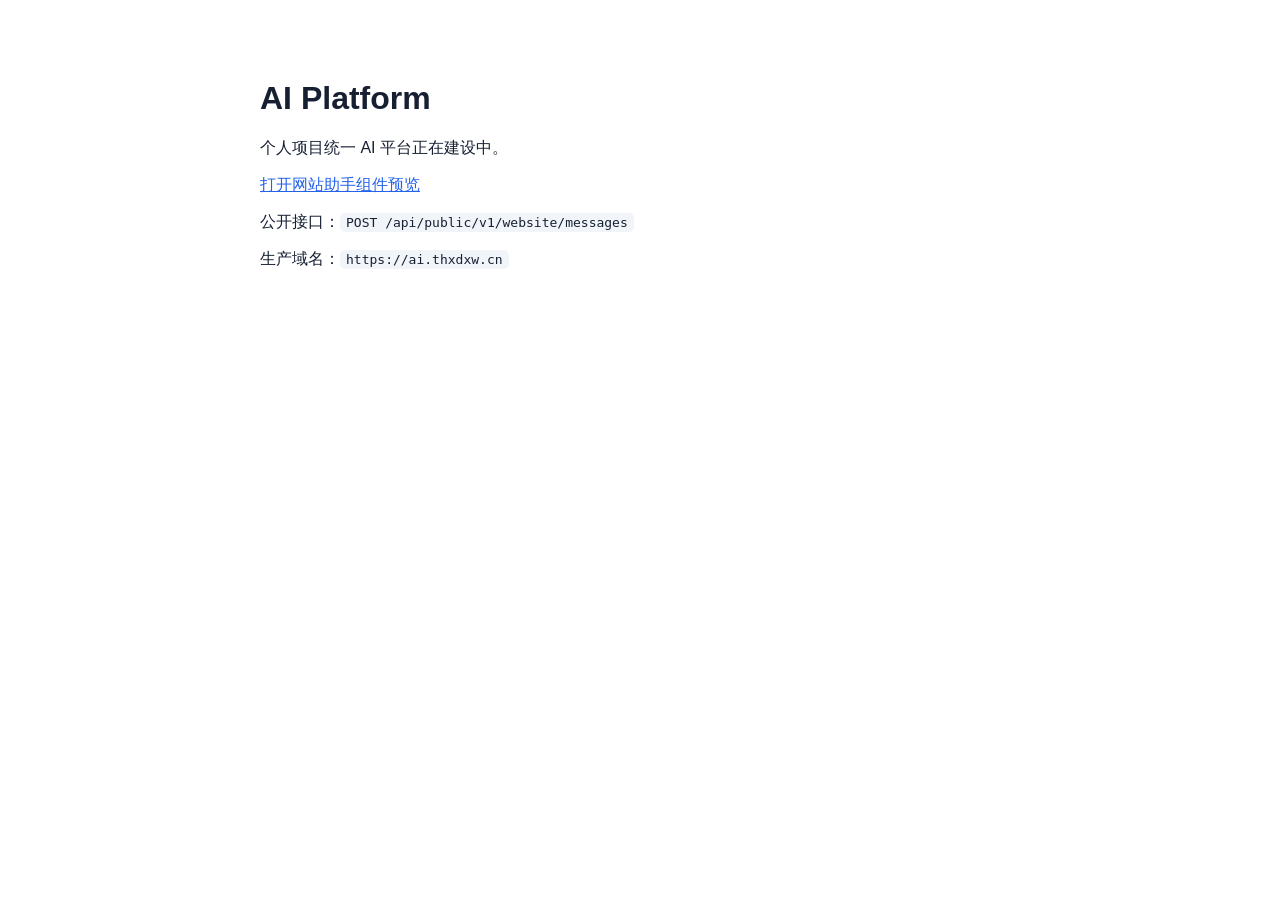
==== src/main/resources/static/index.html @ a5e0373c "构建统一AI平台并接入网站助手" ====
<!doctype html>
<html lang="zh-CN">
<head>
    <meta charset="UTF-8">
    <meta name="viewport" content="width=device-width, initial-scale=1.0">
    <title>AI Platform</title>
    <link rel="icon" href="/favicon.svg" type="image/svg+xml">
    <style>
        body { max-width: 760px; margin: 80px auto; padding: 0 24px; font-family: "Microsoft YaHei", sans-serif; color: #172033; }
        a { color: #2563eb; }
        code { padding: 2px 6px; border-radius: 5px; background: #f1f5f9; }
    </style>
</head>
<body>
<h1>AI Platform</h1>
<p>个人项目统一 AI 平台正在建设中。</p>
<p><a href="/preview/website-assistant.html">打开网站助手组件预览</a></p>
<p>公开接口：<code>POST /api/public/v1/website/messages</code></p>
<p>生产域名：<code>https://ai.thxdxw.cn</code></p>
</body>
</html>
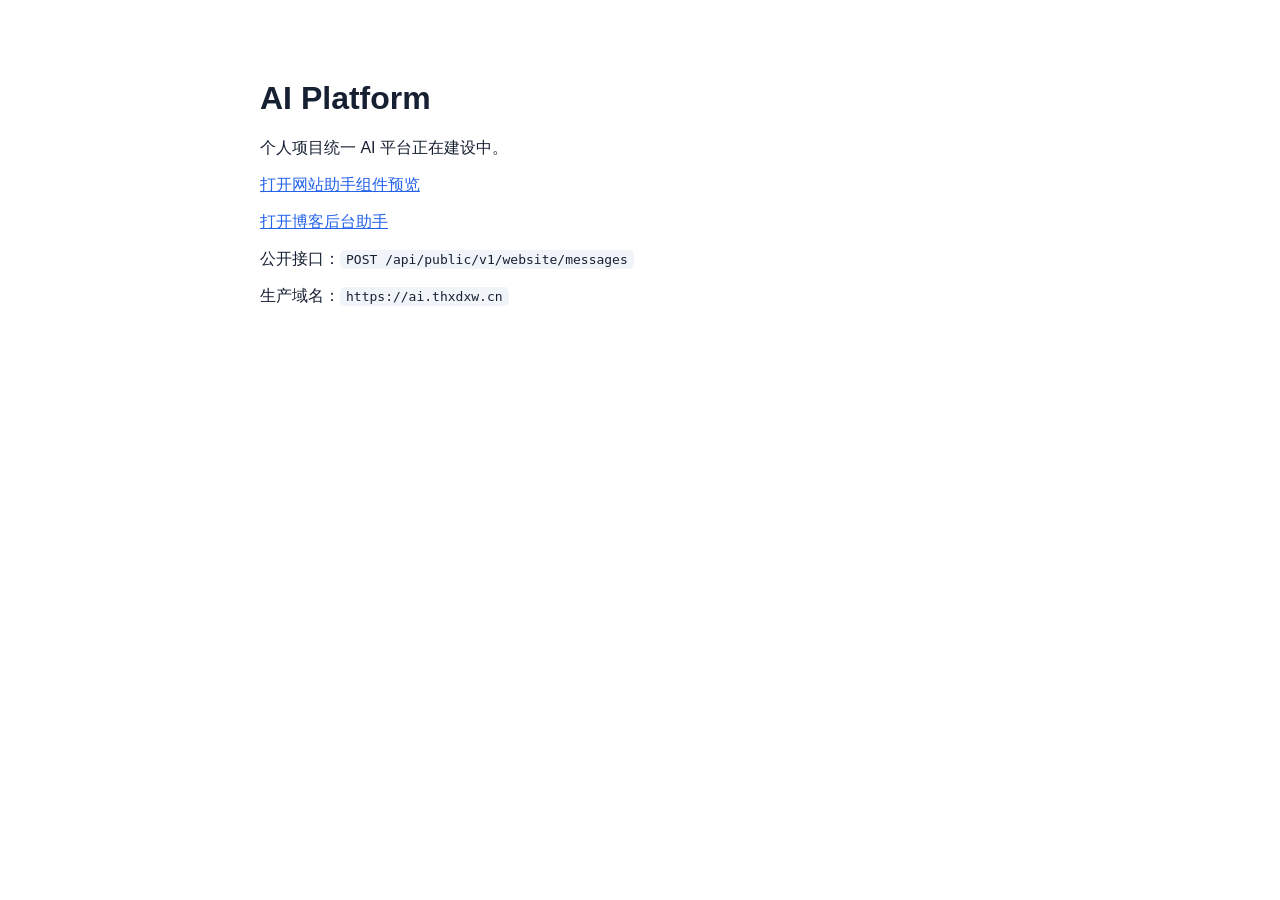
==== commit 8d9899df: "实现博客助手与发布审批流程" ====
--- a/src/main/resources/static/index.html
+++ b/src/main/resources/static/index.html
@@ -15,6 +15,7 @@
 <h1>AI Platform</h1>
 <p>个人项目统一 AI 平台正在建设中。</p>
 <p><a href="/preview/website-assistant.html">打开网站助手组件预览</a></p>
+<p><a href="/blog/assistant/">打开博客后台助手</a></p>
 <p>公开接口：<code>POST /api/public/v1/website/messages</code></p>
 <p>生产域名：<code>https://ai.thxdxw.cn</code></p>
 </body>
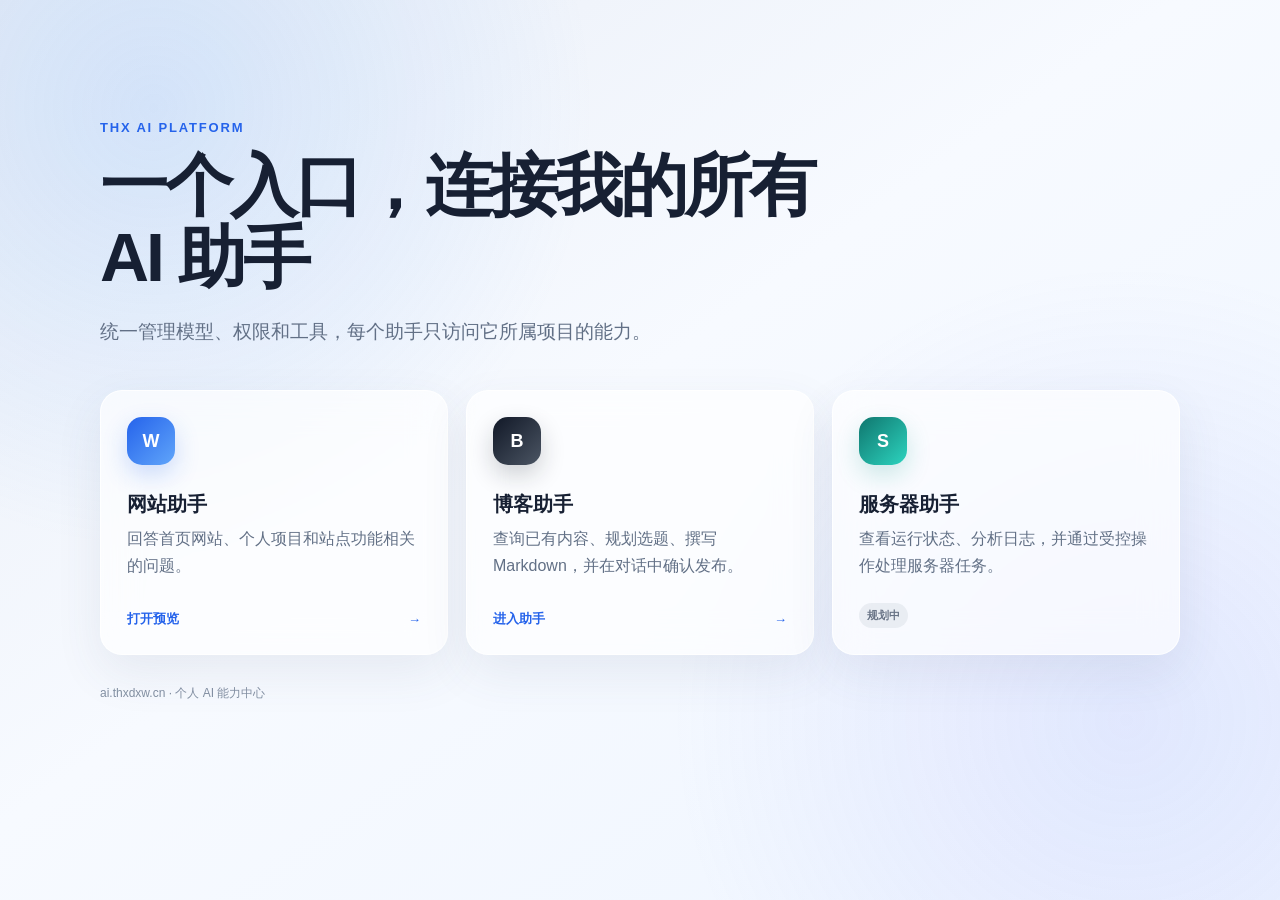
==== commit 261be434: "优化博客助手对话内发布体验" ====
--- a/src/main/resources/static/index.html
+++ b/src/main/resources/static/index.html
@@ -3,20 +3,58 @@
 <head>
     <meta charset="UTF-8">
     <meta name="viewport" content="width=device-width, initial-scale=1.0">
-    <title>AI Platform</title>
+    <title>THX AI Platform</title>
     <link rel="icon" href="/favicon.svg" type="image/svg+xml">
     <style>
-        body { max-width: 760px; margin: 80px auto; padding: 0 24px; font-family: "Microsoft YaHei", sans-serif; color: #172033; }
-        a { color: #2563eb; }
-        code { padding: 2px 6px; border-radius: 5px; background: #f1f5f9; }
+        :root { color-scheme: light; --text: #172033; --muted: #627086; --line: rgba(112,134,166,.18); --accent: #2563eb; }
+        * { box-sizing: border-box; }
+        body { min-height: 100vh; margin: 0; color: var(--text); background: linear-gradient(145deg,#e9eef7 0%,#f7faff 46%,#eef5ff 100%); font-family: ui-sans-serif,-apple-system,BlinkMacSystemFont,"Segoe UI","Microsoft YaHei",sans-serif; }
+        body::before { position: fixed; inset: 0; pointer-events: none; background: radial-gradient(circle at 12% 12%,rgba(96,165,250,.18),transparent 32%),radial-gradient(circle at 88% 80%,rgba(129,140,248,.14),transparent 34%); content: ""; }
+        main { position: relative; width: min(1080px,calc(100% - 40px)); margin: 0 auto; padding: clamp(64px,10vw,120px) 0 56px; }
+        .eyebrow { margin: 0 0 14px; color: var(--accent); font-size: 13px; font-weight: 700; letter-spacing: .14em; text-transform: uppercase; }
+        h1 { max-width: 720px; margin: 0; font-size: clamp(38px,6vw,68px); line-height: 1.06; letter-spacing: -.045em; }
+        .lead { max-width: 650px; margin: 22px 0 42px; color: var(--muted); font-size: clamp(16px,2vw,19px); line-height: 1.75; }
+        .assistant-grid { display: grid; grid-template-columns: repeat(auto-fit,minmax(250px,1fr)); gap: 18px; }
+        .assistant-card { position: relative; display: flex; min-height: 250px; flex-direction: column; padding: 26px; border: 1px solid rgba(255,255,255,.82); border-radius: 22px; color: inherit; background: rgba(255,255,255,.66); box-shadow: 0 18px 48px rgba(61,78,110,.09); text-decoration: none; backdrop-filter: blur(18px); transition: transform .2s,box-shadow .2s,border-color .2s; }
+        .assistant-card[href]:hover { transform: translateY(-5px); border-color: rgba(96,132,190,.32); box-shadow: 0 24px 58px rgba(48,72,112,.14); }
+        .card-icon { display: grid; width: 48px; height: 48px; place-items: center; border-radius: 15px; color: #fff; background: linear-gradient(135deg,#2563eb,#60a5fa); font-size: 18px; font-weight: 750; box-shadow: 0 10px 24px rgba(37,99,235,.22); }
+        .blog .card-icon { background: linear-gradient(135deg,#111827,#4b5563); box-shadow: 0 10px 24px rgba(17,24,39,.2); }
+        .server .card-icon { background: linear-gradient(135deg,#0f766e,#2dd4bf); box-shadow: 0 10px 24px rgba(13,148,136,.2); }
+        .assistant-card h2 { margin: 26px 0 8px; font-size: 20px; }
+        .assistant-card p { margin: 0; color: var(--muted); line-height: 1.65; }
+        .card-footer { display: flex; align-items: center; justify-content: space-between; margin-top: auto; padding-top: 24px; color: var(--accent); font-size: 13px; font-weight: 650; }
+        .server .card-footer { color: #0f766e; }
+        .status { padding: 5px 8px; border-radius: 999px; color: #687386; background: rgba(123,137,158,.12); font-size: 11px; font-weight: 600; }
+        footer { margin-top: 30px; color: #8390a3; font-size: 12px; }
+        @media (max-width:600px) { main { width: min(100% - 28px,1080px); padding-top: 48px; } .lead { margin-bottom: 30px; } .assistant-card { min-height: 220px; } }
     </style>
 </head>
 <body>
-<h1>AI Platform</h1>
-<p>个人项目统一 AI 平台正在建设中。</p>
-<p><a href="/preview/website-assistant.html">打开网站助手组件预览</a></p>
-<p><a href="/blog/assistant/">打开博客后台助手</a></p>
-<p>公开接口：<code>POST /api/public/v1/website/messages</code></p>
-<p>生产域名：<code>https://ai.thxdxw.cn</code></p>
+<main>
+    <p class="eyebrow">THX AI PLATFORM</p>
+    <h1>一个入口，连接我的所有 AI 助手</h1>
+    <p class="lead">统一管理模型、权限和工具，每个助手只访问它所属项目的能力。</p>
+    <section class="assistant-grid" aria-label="助手列表">
+        <a class="assistant-card website" href="/preview/website-assistant.html">
+            <span class="card-icon">W</span>
+            <h2>网站助手</h2>
+            <p>回答首页网站、个人项目和站点功能相关的问题。</p>
+            <span class="card-footer"><span>打开预览</span><span>→</span></span>
+        </a>
+        <a class="assistant-card blog" href="/blog/assistant/">
+            <span class="card-icon">B</span>
+            <h2>博客助手</h2>
+            <p>查询已有内容、规划选题、撰写 Markdown，并在对话中确认发布。</p>
+            <span class="card-footer"><span>进入助手</span><span>→</span></span>
+        </a>
+        <article class="assistant-card server">
+            <span class="card-icon">S</span>
+            <h2>服务器助手</h2>
+            <p>查看运行状态、分析日志，并通过受控操作处理服务器任务。</p>
+            <span class="card-footer"><span class="status">规划中</span></span>
+        </article>
+    </section>
+    <footer>ai.thxdxw.cn · 个人 AI 能力中心</footer>
+</main>
 </body>
 </html>
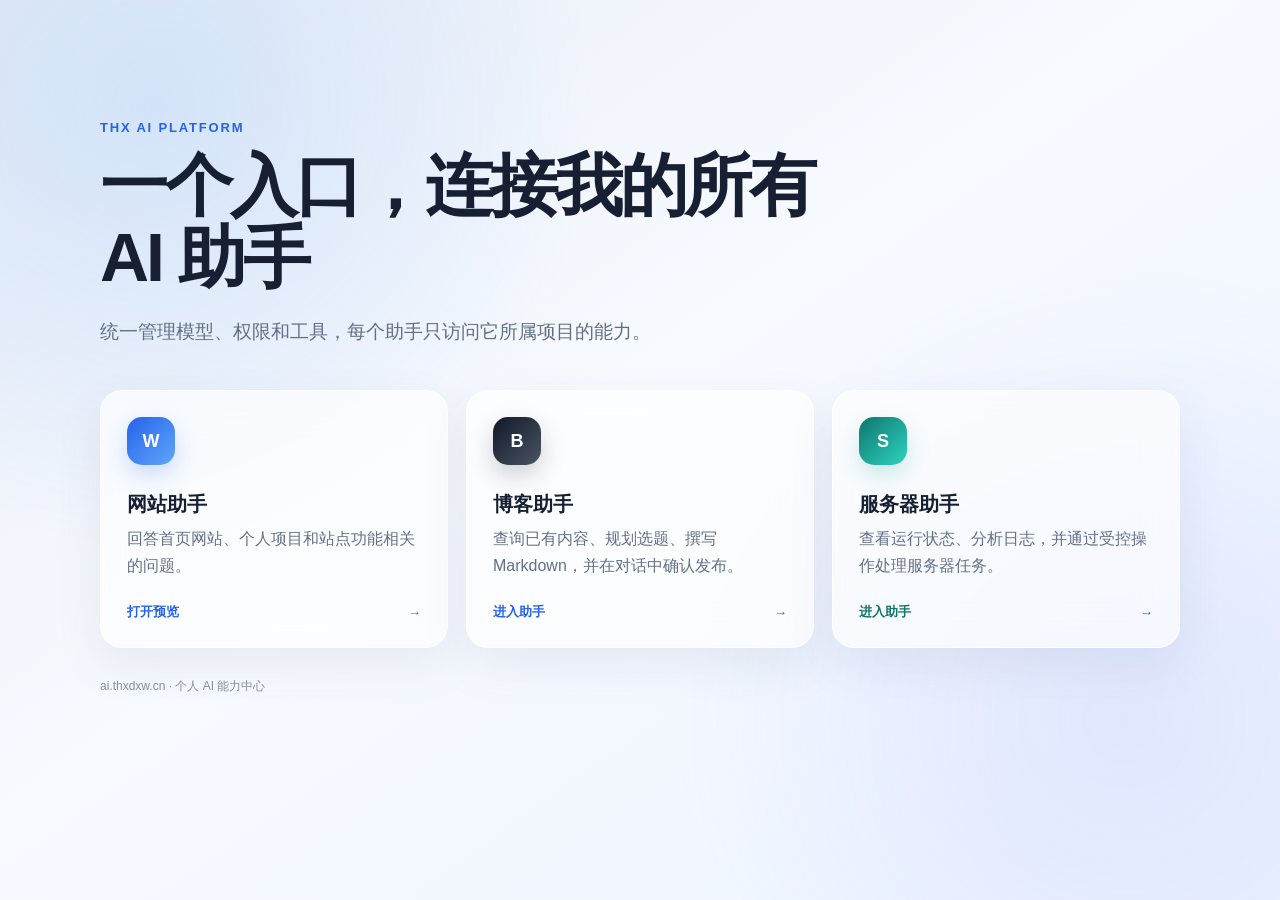
==== commit fc4dfce8: "接入受控的多服务器SSH助手" ====
--- a/src/main/resources/static/index.html
+++ b/src/main/resources/static/index.html
@@ -47,12 +47,12 @@
             <p>查询已有内容、规划选题、撰写 Markdown，并在对话中确认发布。</p>
             <span class="card-footer"><span>进入助手</span><span>→</span></span>
         </a>
-        <article class="assistant-card server">
+        <a class="assistant-card server" href="/server/assistant/">
             <span class="card-icon">S</span>
             <h2>服务器助手</h2>
             <p>查看运行状态、分析日志，并通过受控操作处理服务器任务。</p>
-            <span class="card-footer"><span class="status">规划中</span></span>
-        </article>
+            <span class="card-footer"><span>进入助手</span><span>→</span></span>
+        </a>
     </section>
     <footer>ai.thxdxw.cn · 个人 AI 能力中心</footer>
 </main>
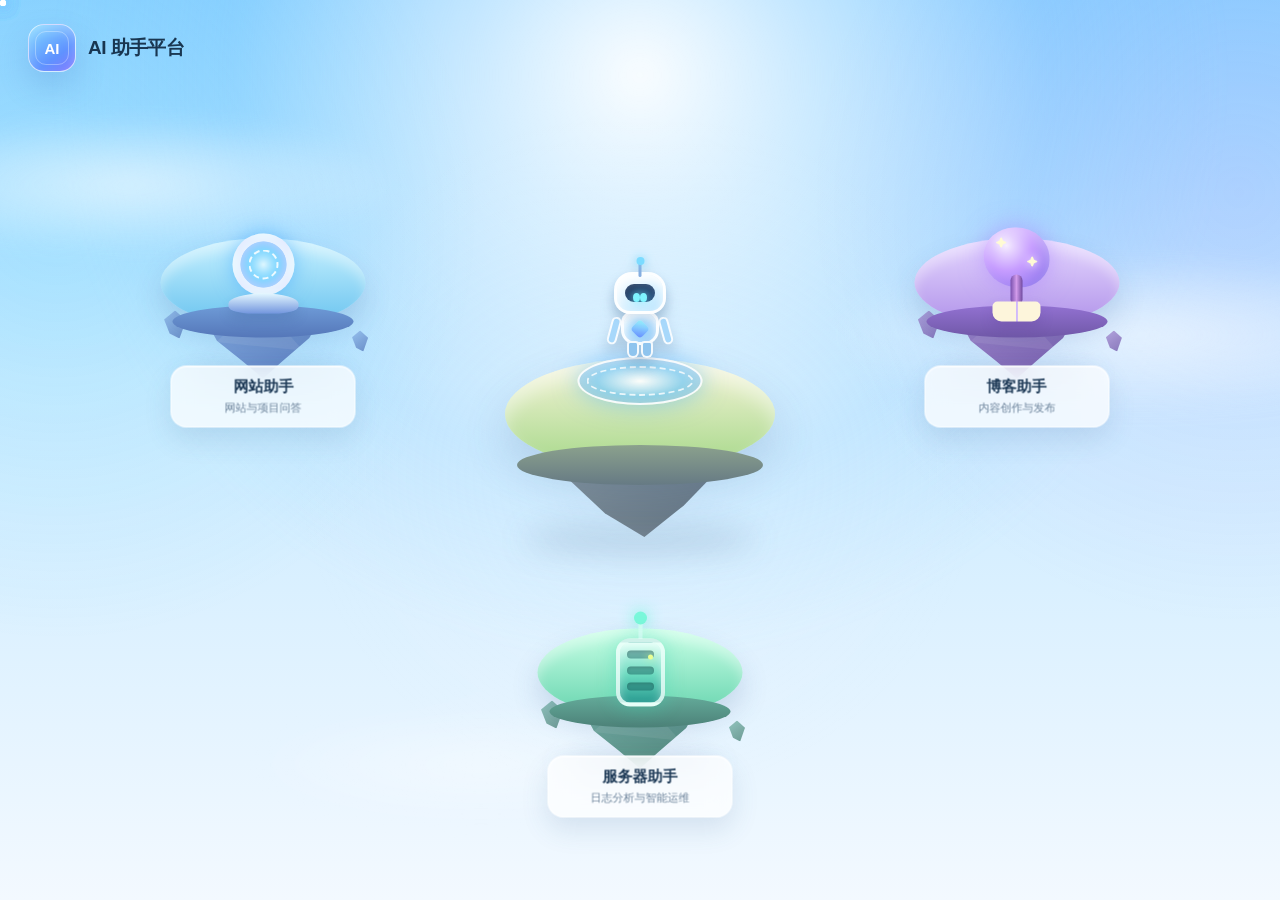
==== commit 6a90e791: "feat(homepage): 重构首页为互动式岛屿导航界面 - 将静态卡片布局改为动态岛屿场景设计 - 实现机器人引导的助手切换动效 - 添加渐变天空背景和云朵动画效果 - 集成路径绘制和过渡遮罩动" ====
--- a/src/main/resources/static/index.html
+++ b/src/main/resources/static/index.html
@@ -3,58 +3,349 @@
 <head>
     <meta charset="UTF-8">
     <meta name="viewport" content="width=device-width, initial-scale=1.0">
-    <title>THX AI Platform</title>
-    <link rel="icon" href="/favicon.svg" type="image/svg+xml">
+    <link rel="icon" type="image/x-icon" href="/favicon.ico">
+    <title>AI助手平台</title>
     <style>
-        :root { color-scheme: light; --text: #172033; --muted: #627086; --line: rgba(112,134,166,.18); --accent: #2563eb; }
-        * { box-sizing: border-box; }
-        body { min-height: 100vh; margin: 0; color: var(--text); background: linear-gradient(145deg,#e9eef7 0%,#f7faff 46%,#eef5ff 100%); font-family: ui-sans-serif,-apple-system,BlinkMacSystemFont,"Segoe UI","Microsoft YaHei",sans-serif; }
-        body::before { position: fixed; inset: 0; pointer-events: none; background: radial-gradient(circle at 12% 12%,rgba(96,165,250,.18),transparent 32%),radial-gradient(circle at 88% 80%,rgba(129,140,248,.14),transparent 34%); content: ""; }
-        main { position: relative; width: min(1080px,calc(100% - 40px)); margin: 0 auto; padding: clamp(64px,10vw,120px) 0 56px; }
-        .eyebrow { margin: 0 0 14px; color: var(--accent); font-size: 13px; font-weight: 700; letter-spacing: .14em; text-transform: uppercase; }
-        h1 { max-width: 720px; margin: 0; font-size: clamp(38px,6vw,68px); line-height: 1.06; letter-spacing: -.045em; }
-        .lead { max-width: 650px; margin: 22px 0 42px; color: var(--muted); font-size: clamp(16px,2vw,19px); line-height: 1.75; }
-        .assistant-grid { display: grid; grid-template-columns: repeat(auto-fit,minmax(250px,1fr)); gap: 18px; }
-        .assistant-card { position: relative; display: flex; min-height: 250px; flex-direction: column; padding: 26px; border: 1px solid rgba(255,255,255,.82); border-radius: 22px; color: inherit; background: rgba(255,255,255,.66); box-shadow: 0 18px 48px rgba(61,78,110,.09); text-decoration: none; backdrop-filter: blur(18px); transition: transform .2s,box-shadow .2s,border-color .2s; }
-        .assistant-card[href]:hover { transform: translateY(-5px); border-color: rgba(96,132,190,.32); box-shadow: 0 24px 58px rgba(48,72,112,.14); }
-        .card-icon { display: grid; width: 48px; height: 48px; place-items: center; border-radius: 15px; color: #fff; background: linear-gradient(135deg,#2563eb,#60a5fa); font-size: 18px; font-weight: 750; box-shadow: 0 10px 24px rgba(37,99,235,.22); }
-        .blog .card-icon { background: linear-gradient(135deg,#111827,#4b5563); box-shadow: 0 10px 24px rgba(17,24,39,.2); }
-        .server .card-icon { background: linear-gradient(135deg,#0f766e,#2dd4bf); box-shadow: 0 10px 24px rgba(13,148,136,.2); }
-        .assistant-card h2 { margin: 26px 0 8px; font-size: 20px; }
-        .assistant-card p { margin: 0; color: var(--muted); line-height: 1.65; }
-        .card-footer { display: flex; align-items: center; justify-content: space-between; margin-top: auto; padding-top: 24px; color: var(--accent); font-size: 13px; font-weight: 650; }
-        .server .card-footer { color: #0f766e; }
-        .status { padding: 5px 8px; border-radius: 999px; color: #687386; background: rgba(123,137,158,.12); font-size: 11px; font-weight: 600; }
-        footer { margin-top: 30px; color: #8390a3; font-size: 12px; }
-        @media (max-width:600px) { main { width: min(100% - 28px,1080px); padding-top: 48px; } .lead { margin-bottom: 30px; } .assistant-card { min-height: 220px; } }
+        :root{--text:#203650;--muted:#657b94;--sky-top:#8ed1ff;--sky-middle:#c9eaff;--sky-bottom:#f3f9ff;--gold:#f6d98b;--white:#fff}
+        *{box-sizing:border-box}
+        html,body{margin:0;width:100%;height:100%;overflow:auto}
+        body{min-height:100vh;color:var(--text);font-family:Inter,-apple-system,BlinkMacSystemFont,"Segoe UI","PingFang SC","Microsoft YaHei",sans-serif;background:linear-gradient(180deg,var(--sky-top) 0%,var(--sky-middle) 42%,var(--sky-bottom) 100%)}
+        button{font:inherit}
+        ::-webkit-scrollbar{display:none}
+        html{scrollbar-width:none;-ms-overflow-style:none}
+        .page{position:relative;min-height:100vh;overflow:visible;isolation:isolate}
+        .background{position:fixed;inset:0;z-index:-10;overflow:hidden;pointer-events:none}
+        .sun-glow{position:absolute;top:-500px;left:50%;width:1150px;height:1150px;transform:translateX(-50%);border-radius:50%;background:radial-gradient(circle,rgba(255,255,255,.95) 0%,rgba(255,255,255,.5) 20%,rgba(123,198,255,.16) 50%,transparent 72%);filter:blur(12px)}
+        .sky-aura{position:absolute;inset:-15%;background:radial-gradient(circle at 15% 30%,rgba(93,222,255,.18),transparent 26%),radial-gradient(circle at 86% 28%,rgba(176,141,255,.16),transparent 26%),radial-gradient(circle at 50% 50%,rgba(255,255,255,.2),transparent 34%);animation:auraMove 10s ease-in-out infinite alternate}
+        .cloud{position:absolute;border-radius:50%;background:radial-gradient(ellipse,rgba(255,255,255,.85),rgba(255,255,255,.18) 62%,transparent 74%);filter:blur(13px);opacity:.7}
+        .cloud-1{top:120px;left:-130px;width:520px;height:130px;animation:cloudLeft 28s ease-in-out infinite alternate}
+        .cloud-2{top:260px;right:-160px;width:600px;height:150px;animation:cloudRight 35s ease-in-out infinite alternate}
+        .cloud-3{bottom:80px;left:20%;width:450px;height:110px;opacity:.45;animation:cloudLeft 38s ease-in-out infinite alternate}
+        .particle{position:absolute;width:6px;height:6px;border-radius:50%;background:rgba(255,255,255,.95);box-shadow:0 0 14px rgba(106,191,255,.8);animation:particleFloat linear infinite}
+        .particle:nth-child(1){left:8%;bottom:10%;animation-duration:11s}
+        .particle:nth-child(2){left:25%;bottom:5%;animation-duration:14s;animation-delay:2s}
+        .particle:nth-child(3){left:46%;bottom:12%;animation-duration:12s;animation-delay:1s}
+        .particle:nth-child(4){left:65%;bottom:3%;animation-duration:15s}
+        .particle:nth-child(5){left:82%;bottom:8%;animation-duration:13s;animation-delay:1.5s}
+        .brand{position:fixed;top:24px;left:28px;z-index:100;display:flex;align-items:center;gap:12px;user-select:none}
+        .brand-logo{position:relative;width:48px;height:48px;display:grid;place-items:center;border:1px solid rgba(255,255,255,.7);border-radius:16px;color:#fff;font-size:15px;font-weight:900;background:linear-gradient(145deg,#80d9ff,#5f92ff 65%,#837aff);box-shadow:0 14px 30px rgba(58,114,193,.22),inset 0 6px 12px rgba(255,255,255,.25)}
+        .brand-logo::after{position:absolute;inset:6px;content:"";border:1px solid rgba(255,255,255,.32);border-radius:11px}
+        .brand-title{margin:0;color:#193651;font-size:19px;font-weight:850;letter-spacing:-.03em}
+        .world{position:relative;width:min(1500px,100vw);min-height:100vh;margin:0 auto;overflow:visible}
+        .route-layer{position:absolute;inset:0;width:100%;height:100%;z-index:10;overflow:visible;pointer-events:none}
+        .route-path{fill:none;stroke:rgba(255,255,255,.92);stroke-width:4;stroke-linecap:round;filter:drop-shadow(0 0 7px rgba(68,171,255,.9));stroke-dasharray:10 12;opacity:0;transition:opacity .25s}
+        .route-path.active{opacity:1;animation:routeFlow .45s linear infinite}
+        .island{position:absolute;width:270px;height:185px;border:0;outline:none;background:transparent;cursor:pointer;transform:translate(-50%,-50%);transform-origin:center center;transition:filter .3s ease}
+        .island:hover{z-index:25}
+        .island-scene{position:relative;width:100%;height:100%;transform:translateY(0) scale(1);transition:transform .3s cubic-bezier(.2,.8,.2,1)}
+        .island:hover .island-scene{transform:translateY(-10px) scale(1.045)}
+        .island.selected .island-scene{animation:islandSelected .55s ease infinite alternate}
+        .island-ground{position:absolute;top:28px;left:50%;width:205px;height:88px;transform:translateX(-50%);border-radius:50%;background:linear-gradient(180deg,var(--grass-light),var(--grass));box-shadow:inset 0 9px 12px rgba(255,255,255,.35),0 14px 28px rgba(53,88,136,.18);z-index:4}
+        .island-ground::before{position:absolute;left:12px;right:12px;bottom:-11px;height:32px;content:"";border-radius:50%;background:linear-gradient(180deg,var(--soil),var(--rock));z-index:-1}
+        .island-rock{position:absolute;top:78px;left:50%;width:165px;height:90px;transform:translateX(-50%);clip-path:polygon(5% 0,95% 0,78% 55%,61% 82%,50% 100%,37% 80%,22% 58%);background:linear-gradient(150deg,var(--rock-light),var(--rock));box-shadow:inset 15px 0 18px rgba(255,255,255,.12);z-index:1}
+        .island-rock::after{position:absolute;inset:15px 38px 28px 35px;content:"";clip-path:polygon(50% 0,95% 100%,0 82%);background:rgba(255,255,255,.08)}
+        .island-shadow{position:absolute;left:50%;bottom:5px;width:160px;height:24px;transform:translateX(-50%);border-radius:50%;background:rgba(65,102,153,.17);filter:blur(12px);z-index:0}
+        .floating-rock{position:absolute;width:22px;height:28px;clip-path:polygon(50% 0,100% 35%,70% 100%,25% 82%,0 32%);background:linear-gradient(145deg,var(--rock-light),var(--rock));opacity:.8;animation:littleRock 3.8s ease-in-out infinite}
+        .floating-rock.r1{left:30px;top:100px}
+        .floating-rock.r2{right:24px;top:120px;width:16px;height:21px;animation-delay:.7s}
+        .assistant-info{position:absolute;left:50%;bottom:-34px;min-width:185px;transform:translateX(-50%);padding:11px 16px;border:1px solid rgba(255,255,255,.72);border-radius:16px;background:rgba(255,255,255,.73);backdrop-filter:blur(12px);box-shadow:0 12px 28px rgba(57,96,143,.14),inset 0 1px 0 rgba(255,255,255,.7);text-align:center;z-index:12;transition:transform .28s ease,box-shadow .28s ease}
+        .island:hover .assistant-info{transform:translateX(-50%) translateY(-4px);box-shadow:0 17px 34px rgba(57,96,143,.2),inset 0 1px 0 rgba(255,255,255,.8)}
+        .assistant-name{margin:0;color:#1c3855;font-size:15px;font-weight:850;white-space:nowrap}
+        .assistant-desc{margin:4px 0 0;color:#6a8199;font-size:11px;white-space:nowrap}
+        .landing-point{position:absolute;top:42px;left:50%;width:14px;height:14px;transform:translateX(-50%);opacity:0;pointer-events:none}
+        .theme-website{--grass-light:#c7f1ff;--grass:#69c3ef;--soil:#6e9bd7;--rock-light:#8fb9ec;--rock:#5577b9;--accent:#5eb9ff;--accent-dark:#527cff}
+        .theme-blog{--grass-light:#e5d7ff;--grass:#b092e9;--soil:#9271d1;--rock-light:#aa92d6;--rock:#7058a8;--accent:#bb91ff;--accent-dark:#7d69e9}
+        .theme-server{--grass-light:#c8ffe6;--grass:#66d4ae;--soil:#64ab9a;--rock-light:#80bbae;--rock:#4c8178;--accent:#55d9ba;--accent-dark:#27a99c}
+        .portal-landmark{position:absolute;top:-10px;left:50%;width:70px;height:85px;transform:translateX(-50%);z-index:8}
+        .portal-ring{position:absolute;top:5px;left:50%;width:62px;height:62px;transform:translateX(-50%);border:8px solid rgba(255,255,255,.85);border-radius:50%;background:radial-gradient(circle,#dff7ff,#68cfff 45%,#527cff 100%);box-shadow:0 0 20px rgba(73,174,255,.65),inset 0 0 18px rgba(255,255,255,.8);animation:portalPulse 2.8s ease-in-out infinite}
+        .portal-ring::after{position:absolute;inset:8px;content:"";border:2px dashed rgba(255,255,255,.86);border-radius:50%;animation:rotateSimple 9s linear infinite}
+        .portal-base{position:absolute;bottom:0;left:50%;width:70px;height:20px;transform:translateX(-50%);border-radius:50% 50% 35% 35%;background:linear-gradient(180deg,#e3f7ff,#7396de);box-shadow:0 7px 12px rgba(56,92,147,.2)}
+        .blog-landmark{position:absolute;top:-11px;left:50%;width:90px;height:94px;transform:translateX(-50%);z-index:8}
+        .magic-tree{position:absolute;top:0;left:50%;width:66px;height:60px;transform:translateX(-50%);border-radius:48% 52% 46% 54%;background:radial-gradient(circle at 35% 30%,#f4eaff,#c69cff 42%,#7e6ce7 100%);box-shadow:0 0 24px rgba(170,125,255,.55),inset 0 7px 12px rgba(255,255,255,.32);animation:treeFloat 3.5s ease-in-out infinite}
+        .magic-tree::before,.magic-tree::after{position:absolute;content:"✦";color:#fffbd4;font-size:11px;text-shadow:0 0 10px #fff}
+        .magic-tree::before{top:9px;left:12px}
+        .magic-tree::after{top:28px;right:12px}
+        .tree-trunk{position:absolute;top:47px;left:50%;width:12px;height:31px;transform:translateX(-50%);border-radius:8px;background:linear-gradient(90deg,#7950ae,#d29bea,#704aa0)}
+        .magic-book{position:absolute;left:50%;bottom:0;width:48px;height:20px;transform:translateX(-50%);border-radius:5px 5px 9px 9px;background:linear-gradient(90deg,#fdf5db 0 48%,#d1bafa 49% 52%,#fdf5db 53%);box-shadow:0 7px 14px rgba(83,54,143,.2)}
+        .server-landmark{position:absolute;top:-12px;left:50%;width:80px;height:98px;transform:translateX(-50%);z-index:8}
+        .server-tower{position:absolute;left:50%;bottom:8px;width:49px;height:68px;transform:translateX(-50%);border:4px solid rgba(235,255,250,.85);border-radius:14px;background:linear-gradient(180deg,#d9fff4,#67d8bd 55%,#299b91);box-shadow:0 0 20px rgba(64,217,182,.45),inset 0 5px 10px rgba(255,255,255,.4)}
+        .server-slot{height:8px;margin:8px 7px 0;border-radius:4px;background:rgba(18,92,91,.45);box-shadow:inset 0 1px 3px rgba(0,0,0,.15)}
+        .server-light{position:absolute;top:12px;right:8px;width:5px;height:5px;border-radius:50%;background:#eaff93;box-shadow:0 0 9px #eaff93;animation:serverBlink 1.5s ease-in-out infinite}
+        .antenna{position:absolute;top:0;left:50%;width:4px;height:26px;transform:translateX(-50%);border-radius:10px;background:#ebfffb}
+        .antenna::before{position:absolute;top:-5px;left:50%;width:13px;height:13px;transform:translateX(-50%);content:"";border-radius:50%;background:#7af7da;box-shadow:0 0 15px rgba(94,248,214,.9)}
+        .hub-island{position:absolute;left:50%;top:48%;width:340px;height:230px;transform:translate(-50%,-50%);z-index:8;pointer-events:none}
+        .hub-ground{position:absolute;top:42px;left:50%;width:270px;height:110px;transform:translateX(-50%);border-radius:50%;background:linear-gradient(180deg,#f6f4d8,#a6d88a);box-shadow:inset 0 12px 18px rgba(255,255,255,.45),0 20px 45px rgba(66,101,145,.2);z-index:5}
+        .hub-ground::before{position:absolute;left:12px;right:12px;bottom:-16px;height:40px;content:"";border-radius:50%;background:linear-gradient(180deg,#8ba18d,#667a84);z-index:-1}
+        .hub-rock{position:absolute;top:108px;left:50%;width:218px;height:112px;transform:translateX(-50%);clip-path:polygon(3% 0,97% 0,84% 44%,70% 72%,52% 100%,34% 79%,17% 48%);background:linear-gradient(150deg,#8e9ea5,#5c6d7e);box-shadow:inset 18px 0 22px rgba(255,255,255,.12);z-index:2}
+        .hub-shadow{position:absolute;left:50%;bottom:-8px;width:230px;height:32px;transform:translateX(-50%);border-radius:50%;background:rgba(68,99,137,.18);filter:blur(15px)}
+        .hub-platform{position:absolute;top:40px;left:50%;width:125px;height:48px;transform:translateX(-50%);border:2px solid rgba(255,255,255,.9);border-radius:50%;background:radial-gradient(ellipse,rgba(255,255,255,.9),rgba(97,193,255,.62) 50%,rgba(78,120,255,.22));box-shadow:0 0 25px rgba(83,182,255,.55);z-index:8;animation:hubPulse 3s ease-in-out infinite}
+        .hub-platform::after{position:absolute;inset:7px;content:"";border:2px dashed rgba(255,255,255,.8);border-radius:50%;animation:rotateSimple 12s linear infinite}
+        .hub-anchor{position:absolute;top:37px;left:50%;width:10px;height:10px;transform:translateX(-50%);opacity:0}
+        .robot{position:absolute;left:50%;top:50%;width:62px;height:91px;transform:translate(-50%,-100%);z-index:40;pointer-events:none;filter:drop-shadow(0 10px 7px rgba(41,78,118,.22))}
+        .robot-inner{position:relative;width:100%;height:100%;transform:scaleX(var(--face,1));transition:transform .18s}
+        .robot-head{position:absolute;top:4px;left:50%;width:52px;height:42px;transform:translateX(-50%);border:3px solid rgba(255,255,255,.95);border-radius:18px 18px 16px 16px;background:linear-gradient(145deg,#fbfeff,#bce6ff);box-shadow:inset 0 5px 8px rgba(255,255,255,.9),0 5px 9px rgba(57,101,148,.14);z-index:6}
+        .robot-face{position:absolute;inset:9px 8px;border-radius:11px;background:linear-gradient(145deg,#23395c,#294f7e);box-shadow:inset 0 2px 4px rgba(255,255,255,.12)}
+        .robot-eye{position:absolute;top:9px;width:7px;height:9px;border-radius:50%;background:#80f5ff;box-shadow:0 0 8px rgba(118,242,255,.85)}
+        .robot-eye.left{left:8px}
+        .robot-eye.right{right:8px}
+        .robot-antenna{position:absolute;top:-13px;left:50%;width:3px;height:15px;transform:translateX(-50%);border-radius:4px;background:#86aee0}
+        .robot-antenna::before{position:absolute;top:-5px;left:50%;width:8px;height:8px;transform:translateX(-50%);content:"";border-radius:50%;background:#7bdbff;box-shadow:0 0 10px #7bdbff}
+        .robot-body{position:absolute;top:43px;left:50%;width:38px;height:34px;transform:translateX(-50%);border:3px solid rgba(255,255,255,.95);border-radius:12px 12px 15px 15px;background:linear-gradient(145deg,#eaf9ff,#9bcdf7);box-shadow:inset 0 4px 6px rgba(255,255,255,.75)}
+        .robot-core{position:absolute;top:8px;left:50%;width:14px;height:14px;transform:translateX(-50%) rotate(45deg);border-radius:4px;background:linear-gradient(145deg,#9efbff,#6389ff);box-shadow:0 0 10px rgba(91,190,255,.7)}
+        .robot-arm{position:absolute;top:49px;width:10px;height:28px;border:2px solid rgba(255,255,255,.9);border-radius:8px;background:#a7d8fb;transform-origin:50% 3px}
+        .robot-arm.left{left:3px;transform:rotate(15deg)}
+        .robot-arm.right{right:3px;transform:rotate(-15deg)}
+        .robot-leg{position:absolute;top:73px;width:12px;height:17px;border:2px solid rgba(255,255,255,.9);border-radius:4px 4px 7px 7px;background:#8fc4ee;transform-origin:50% 1px}
+        .robot-leg.left{left:18px}
+        .robot-leg.right{right:18px}
+        .robot:not(.walking){animation:robotIdle 2.6s ease-in-out infinite}
+        .robot.walking .robot-leg.left{animation:legLeft .25s linear infinite alternate}
+        .robot.walking .robot-leg.right{animation:legRight .25s linear infinite alternate}
+        .robot.walking .robot-arm.left{animation:armLeft .25s linear infinite alternate}
+        .robot.walking .robot-arm.right{animation:armRight .25s linear infinite alternate}
+        .robot.walking .robot-inner{animation:walkBounce .22s ease-in-out infinite alternate}
+        .transition-mask{position:fixed;inset:0;z-index:500;display:grid;place-items:center;background:radial-gradient(circle,rgba(255,255,255,.86),rgba(172,220,255,.88));opacity:0;visibility:hidden;pointer-events:none;transition:opacity .35s}
+        .transition-mask.show{opacity:1;visibility:visible}
+        .transition-core{width:40px;height:40px;transform:rotate(45deg);border-radius:9px;background:linear-gradient(145deg,#eaffff,#62bfff,#6b79ff);box-shadow:0 0 35px rgba(86,176,255,.8);animation:transitionCore .8s ease-in-out infinite alternate}
+        @keyframes auraMove{from{transform:translate3d(0,0,0) scale(1)}to{transform:translate3d(0,-12px,0) scale(1.04)}}
+        @keyframes cloudLeft{from{transform:translateX(0)}to{transform:translateX(130px)}}
+        @keyframes cloudRight{from{transform:translateX(0)}to{transform:translateX(-130px)}}
+        @keyframes particleFloat{0%{opacity:0;transform:translateY(0) scale(.6)}10%{opacity:.8}100%{opacity:0;transform:translateY(-600px) scale(1.2)}}
+        @keyframes littleRock{0%,100%{transform:translateY(0) rotate(-3deg)}50%{transform:translateY(-7px) rotate(4deg)}}
+        @keyframes portalPulse{0%,100%{filter:brightness(1)}50%{filter:brightness(1.18)}}
+        @keyframes rotateSimple{from{transform:rotate(0deg)}to{transform:rotate(360deg)}}
+        @keyframes treeFloat{0%,100%{transform:translateX(-50%) translateY(0)}50%{transform:translateX(-50%) translateY(-4px)}}
+        @keyframes serverBlink{0%,100%{opacity:.45}50%{opacity:1}}
+        @keyframes hubPulse{0%,100%{filter:brightness(1)}50%{filter:brightness(1.14)}}
+        @keyframes robotIdle{0%,100%{translate:0 0}50%{translate:0 -4px}}
+        @keyframes legLeft{from{transform:rotate(18deg)}to{transform:rotate(-18deg)}}
+        @keyframes legRight{from{transform:rotate(-18deg)}to{transform:rotate(18deg)}}
+        @keyframes armLeft{from{transform:rotate(-20deg)}to{transform:rotate(25deg)}}
+        @keyframes armRight{from{transform:rotate(20deg)}to{transform:rotate(-25deg)}}
+        @keyframes walkBounce{from{translate:0 0}to{translate:0 -3px}}
+        @keyframes routeFlow{from{stroke-dashoffset:0}to{stroke-dashoffset:-22}}
+        @keyframes islandSelected{from{filter:brightness(1);transform:translateY(-10px) scale(1.045)}to{filter:brightness(1.18) drop-shadow(0 0 18px var(--accent));transform:translateY(-14px) scale(1.07)}}
+        @keyframes transitionCore{from{transform:rotate(45deg) scale(.8)}to{transform:rotate(225deg) scale(1.2)}}
+        @media (max-width:720px){
+            .brand{top:16px;left:16px}
+            .brand-logo{width:42px;height:42px;border-radius:14px}
+            .brand-title{font-size:17px}
+            .world{width:100%;min-height:100vh;overflow:visible}
+            .hub-island{top:210px;transform:translate(-50%,-50%) scale(.82)}
+            .island{width:250px;height:175px}
+            .assistant-info{bottom:-30px}
+        }
+        @media (prefers-reduced-motion:reduce){*,*::before,*::after{animation-duration:.001ms!important;animation-iteration-count:1!important}}
     </style>
 </head>
 <body>
-<main>
-    <p class="eyebrow">THX AI PLATFORM</p>
-    <h1>一个入口，连接我的所有 AI 助手</h1>
-    <p class="lead">统一管理模型、权限和工具，每个助手只访问它所属项目的能力。</p>
-    <section class="assistant-grid" aria-label="助手列表">
-        <a class="assistant-card website" href="/preview/website-assistant.html">
-            <span class="card-icon">W</span>
-            <h2>网站助手</h2>
-            <p>回答首页网站、个人项目和站点功能相关的问题。</p>
-            <span class="card-footer"><span>打开预览</span><span>→</span></span>
-        </a>
-        <a class="assistant-card blog" href="/blog/assistant/">
-            <span class="card-icon">B</span>
-            <h2>博客助手</h2>
-            <p>查询已有内容、规划选题、撰写 Markdown，并在对话中确认发布。</p>
-            <span class="card-footer"><span>进入助手</span><span>→</span></span>
-        </a>
-        <a class="assistant-card server" href="/server/assistant/">
-            <span class="card-icon">S</span>
-            <h2>服务器助手</h2>
-            <p>查看运行状态、分析日志，并通过受控操作处理服务器任务。</p>
-            <span class="card-footer"><span>进入助手</span><span>→</span></span>
-        </a>
-    </section>
-    <footer>ai.thxdxw.cn · 个人 AI 能力中心</footer>
-</main>
+<div class="page">
+    <div class="background">
+        <div class="sun-glow"></div><div class="sky-aura"></div>
+        <div class="cloud cloud-1"></div><div class="cloud cloud-2"></div><div class="cloud cloud-3"></div>
+        <span class="particle"></span><span class="particle"></span><span class="particle"></span><span class="particle"></span><span class="particle"></span>
+    </div>
+    <header class="brand"><div class="brand-logo">AI</div><h1 class="brand-title">AI 助手平台</h1></header>
+    <main class="world" id="world">
+        <svg class="route-layer" id="routeLayer"><path class="route-path" id="routePath"></path></svg>
+        <div class="hub-island" id="hubIsland"><div class="hub-shadow"></div><div class="hub-rock"></div><div class="hub-ground"></div><div class="hub-platform"></div><div class="hub-anchor" id="hubAnchor"></div></div>
+        <div class="robot" id="robot"><div class="robot-inner"><div class="robot-head"><div class="robot-antenna"></div><div class="robot-face"><span class="robot-eye left"></span><span class="robot-eye right"></span></div></div><div class="robot-body"><div class="robot-core"></div></div><div class="robot-arm left"></div><div class="robot-arm right"></div><div class="robot-leg left"></div><div class="robot-leg right"></div></div></div>
+        <div id="assistantIslands"></div>
+    </main>
+    <div class="transition-mask" id="transitionMask"><div class="transition-core"></div></div>
+</div>
+
+<script>
+    const assistants=[{id:"website",name:"网站助手",desc:"网站与项目问答",href:"/preview/website-assistant.html",theme:"website"},{id:"blog",name:"博客助手",desc:"内容创作与发布",href:"/blog/assistant/",theme:"blog"},{id:"server",name:"服务器助手",desc:"日志分析与智能运维",href:"/server/assistant/",theme:"server"}];
+    const world=document.getElementById("world"),islandContainer=document.getElementById("assistantIslands"),hubAnchor=document.getElementById("hubAnchor"),robot=document.getElementById("robot"),routeLayer=document.getElementById("routeLayer"),routePath=document.getElementById("routePath"),transitionMask=document.getElementById("transitionMask");
+    let moving=false;
+
+    function landmarkHtml(theme){switch(theme){case"website":return`<div class="portal-landmark"><div class="portal-ring"></div><div class="portal-base"></div></div>`;case"blog":return`<div class="blog-landmark"><div class="magic-tree"></div><div class="tree-trunk"></div><div class="magic-book"></div></div>`;case"server":return`<div class="server-landmark"><div class="antenna"></div><div class="server-tower"><span class="server-light"></span><div class="server-slot"></div><div class="server-slot"></div><div class="server-slot"></div></div></div>`;default:return`<div class="portal-landmark"><div class="portal-ring"></div><div class="portal-base"></div></div>`}}
+
+    function renderIslands(){
+        islandContainer.innerHTML="";
+        assistants.forEach(assistant=>{
+            const island=document.createElement("button");
+            island.type="button";island.className=`island theme-${assistant.theme}`;island.dataset.id=assistant.id;island.dataset.href=assistant.href;island.setAttribute("aria-label",assistant.name);
+            island.innerHTML=`<div class="island-scene"><div class="island-shadow"></div><div class="floating-rock r1"></div><div class="floating-rock r2"></div><div class="island-rock"></div><div class="island-ground">${landmarkHtml(assistant.theme)}<span class="landing-point"></span></div><div class="assistant-info"><h2 class="assistant-name">${assistant.name}</h2><p class="assistant-desc">${assistant.desc}</p></div></div>`;
+            island.addEventListener("click",()=>travelToIsland(island));
+            islandContainer.appendChild(island);
+        });
+        layoutIslands();
+    }
+
+    function layoutIslands(){
+        const islands=[...document.querySelectorAll(".island")];
+        const mobile=window.innerWidth<=720;
+        if(mobile){
+            islands.forEach((island,index)=>{
+                const x=world.clientWidth/2;const y=490+index*255;
+                island.style.left=`${x}px`;island.style.top=`${y}px`;
+            });
+            if(!moving)requestAnimationFrame(placeRobotOnHub);
+            return;
+        }
+        const centerX=world.clientWidth/2,centerY=world.clientHeight*.48;
+        const radiusX=Math.min(world.clientWidth*.34,470),radiusY=Math.min(world.clientHeight*.31,260);
+        const threeAngles=[210,330,90];
+        islands.forEach((island,index)=>{
+            let degree;
+            if(islands.length===3)degree=threeAngles[index];
+            else degree=-90+(360/islands.length)*index;
+            const angle=degree*Math.PI/180;
+            const x=centerX+Math.cos(angle)*radiusX,y=centerY+Math.sin(angle)*radiusY;
+            island.style.left=`${x}px`;island.style.top=`${y}px`;
+        });
+        if(!moving)requestAnimationFrame(placeRobotOnHub);
+    }
+
+    function getPoint(element){
+        const worldRect=world.getBoundingClientRect(),rect=element.getBoundingClientRect();
+        return{x:rect.left-worldRect.left+rect.width/2,y:rect.top-worldRect.top+rect.height/2};
+    }
+
+    function placeRobotOnHub(){
+        const point=getPoint(hubAnchor);
+        robot.style.left=`${point.x}px`;robot.style.top=`${point.y}px`;
+    }
+
+    function bezier(start,control,end,t){
+        const mt=1-t;
+        return{x:mt*mt*start.x+2*mt*t*control.x+t*t*end.x,y:mt*mt*start.y+2*mt*t*control.y+t*t*end.y};
+    }
+
+    function createRoute(start,end){
+        const distance=Math.hypot(end.x-start.x,end.y-start.y);
+        const control={x:(start.x+end.x)/2,y:Math.min(start.y,end.y)-Math.min(120,distance*.22)};
+        routeLayer.setAttribute("viewBox",`0 0 ${world.clientWidth} ${world.clientHeight}`);
+        routePath.setAttribute("d",`M ${start.x} ${start.y} Q ${control.x} ${control.y} ${end.x} ${end.y}`);
+        routePath.classList.add("active");
+        return control;
+    }
+
+    function travelToIsland(island){
+        if(moving)return;
+        moving=true;
+        document.querySelectorAll(".island").forEach(item=>item.disabled=true);
+        island.classList.add("selected");
+        const landingPoint=island.querySelector(".landing-point");
+        const start={x:parseFloat(robot.style.left),y:parseFloat(robot.style.top)};
+        const end=getPoint(landingPoint);
+        const control=createRoute(start,end);
+        robot.style.setProperty("--face",end.x<start.x?-1:1);
+        robot.classList.add("walking");
+        const reduceMotion=window.matchMedia("(prefers-reduced-motion: reduce)").matches;
+        const duration=reduceMotion?80:1250;
+        const startTime=performance.now();
+
+        function frame(now){
+            const elapsed=now-startTime;
+            let t=Math.min(elapsed/duration,1);
+            const eased=t<.5?2*t*t:1-Math.pow(-2*t+2,2)/2;
+            const position=bezier(start,control,end,eased);
+            robot.style.left=`${position.x}px`;robot.style.top=`${position.y}px`;
+            const jump=Math.sin(t*Math.PI*7)*3;
+            robot.style.translate=`0 ${jump}px`;
+            if(t<1){requestAnimationFrame(frame);return;}
+            robot.classList.remove("walking");
+            robot.style.translate="";
+            routePath.classList.remove("active");
+            setTimeout(()=>{
+                transitionMask.classList.add("show");
+                sessionStorage.setItem("lastIslandId", island.dataset.id);
+                setTimeout(()=>{window.location.href=island.dataset.href;},320);
+            },reduceMotion?0:320);
+        }
+        requestAnimationFrame(frame);
+    }
+
+    function resetAll() {
+        moving = false;
+        transitionMask.classList.remove("show");
+        routePath.classList.remove("active");
+        document.querySelectorAll(".island").forEach(item => {
+            item.disabled = false;
+            item.classList.remove("selected");
+        });
+        robot.classList.remove("walking");
+        robot.style.translate = "";
+        layoutIslands();
+        requestAnimationFrame(placeRobotOnHub);
+    }
+
+    function travelBackToHub() {
+        const lastIslandId = sessionStorage.getItem("lastIslandId");
+        if (!lastIslandId) {
+            resetAll();
+            return;
+        }
+
+        const island = document.querySelector(`.island[data-id="${lastIslandId}"]`);
+        if (!island) {
+            resetAll();
+            return;
+        }
+
+        // 关键修复：立刻移除加载遮罩
+        transitionMask.classList.remove("show");
+        // 强制重置 CSS 动画状态，防止残留
+        transitionMask.style.transition = "none";
+        void transitionMask.offsetHeight; // 强制重绘
+        transitionMask.style.transition = "";
+
+        moving = true;
+        island.classList.add("selected");
+        document.querySelectorAll(".island").forEach(item => item.disabled = true);
+
+        const landingPoint = island.querySelector(".landing-point");
+        const start = getPoint(landingPoint);
+        const end = getPoint(hubAnchor);
+
+        robot.style.left = `${start.x}px`;
+        robot.style.top = `${start.y}px`;
+
+        const control = createRoute(start, end);
+        robot.style.setProperty("--face", end.x < start.x ? -1 : 1);
+        robot.classList.add("walking");
+        const reduceMotion = window.matchMedia("(prefers-reduced-motion: reduce)").matches;
+        const duration = reduceMotion ? 80 : 1250;
+        const startTime = performance.now();
+
+        function frame(now) {
+            const elapsed = now - startTime;
+            let t = Math.min(elapsed / duration, 1);
+            const eased = t < .5 ? 2 * t * t : 1 - Math.pow(-2 * t + 2, 2) / 2;
+            const position = bezier(start, control, end, eased);
+            robot.style.left = `${position.x}px`;
+            robot.style.top = `${position.y}px`;
+            const jump = Math.sin(t * Math.PI * 7) * 3;
+            robot.style.translate = `0 ${jump}px`;
+            if (t < 1) { requestAnimationFrame(frame); return; }
+
+            robot.classList.remove("walking");
+            robot.style.translate = "";
+            routePath.classList.remove("active");
+            island.classList.remove("selected");
+            document.querySelectorAll(".island").forEach(item => item.disabled = false);
+            sessionStorage.removeItem("lastIslandId");
+            moving = false;
+        }
+        requestAnimationFrame(frame);
+    }
+
+    renderIslands();
+    window.addEventListener("load",()=>{layoutIslands();requestAnimationFrame(placeRobotOnHub);});
+    window.addEventListener("resize",()=>{if(!moving)layoutIslands();});
+
+    window.addEventListener("pageshow", (event) => {
+        if (event.persisted) {
+            // 强制先清除遮罩，再执行回程动画
+            transitionMask.classList.remove("show");
+            travelBackToHub();
+        } else {
+            resetAll();
+        }
+    });
+</script>
 </body>
-</html>
+</html>
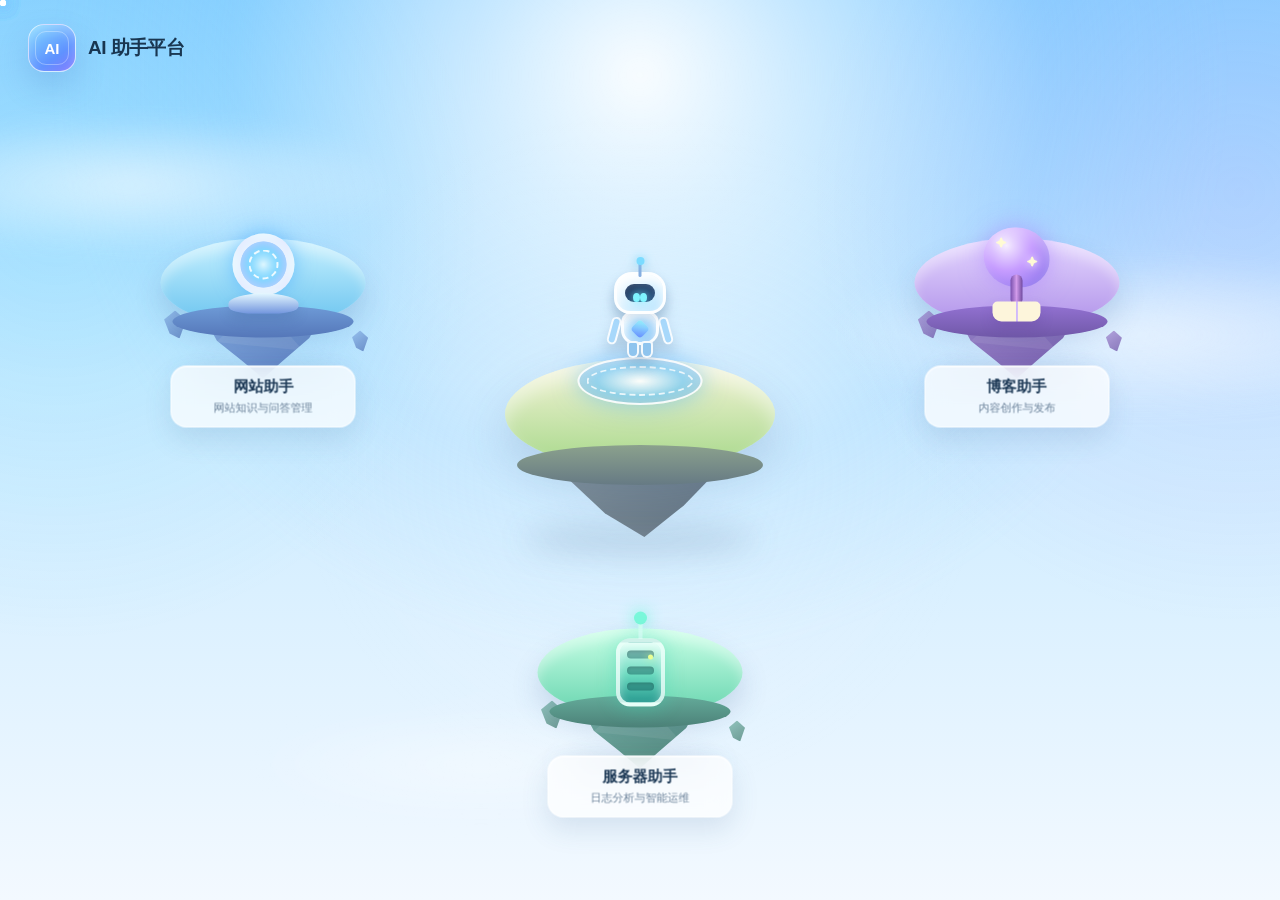
==== commit 57d2586d: "完善网站助手后台与对话体验" ====
--- a/src/main/resources/static/index.html
+++ b/src/main/resources/static/index.html
@@ -156,7 +156,7 @@
 </div>
 
 <script>
-    const assistants=[{id:"website",name:"网站助手",desc:"网站与项目问答",href:"/preview/website-assistant.html",theme:"website"},{id:"blog",name:"博客助手",desc:"内容创作与发布",href:"/blog/assistant/",theme:"blog"},{id:"server",name:"服务器助手",desc:"日志分析与智能运维",href:"/server/assistant/",theme:"server"}];
+    const assistants=[{id:"website",name:"网站助手",desc:"网站知识与问答管理",href:"/website/assistant/",theme:"website"},{id:"blog",name:"博客助手",desc:"内容创作与发布",href:"/blog/assistant/",theme:"blog"},{id:"server",name:"服务器助手",desc:"日志分析与智能运维",href:"/server/assistant/",theme:"server"}];
     const world=document.getElementById("world"),islandContainer=document.getElementById("assistantIslands"),hubAnchor=document.getElementById("hubAnchor"),robot=document.getElementById("robot"),routeLayer=document.getElementById("routeLayer"),routePath=document.getElementById("routePath"),transitionMask=document.getElementById("transitionMask");
     let moving=false;
 
@@ -348,4 +348,4 @@
     });
 </script>
 </body>
-</html>+</html>
